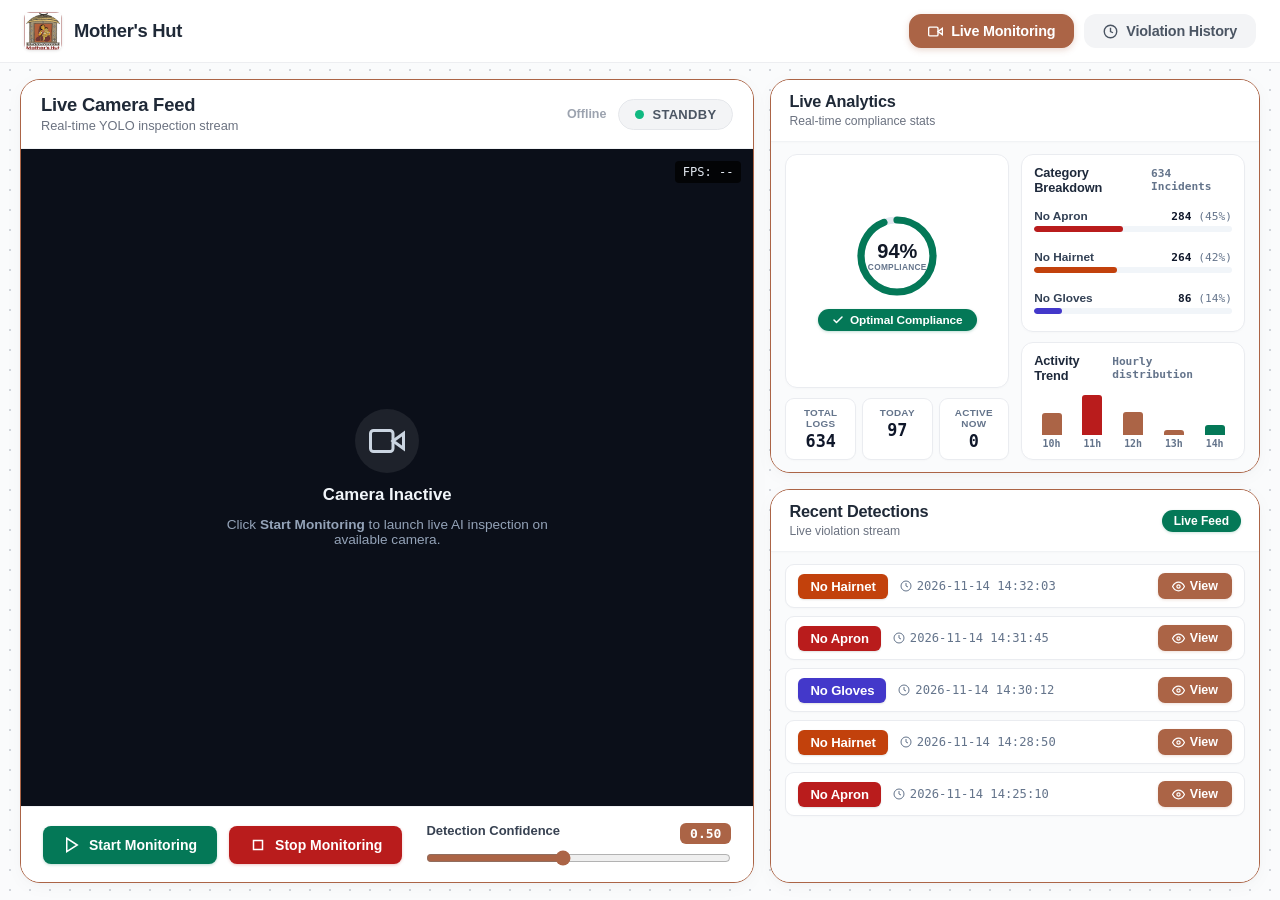
==== index.html @ f86caf87 "initial commit" ====
<!DOCTYPE html>
<html lang="en">
<head>
  <meta charset="UTF-8">
  <meta name="viewport" content="width=device-width, initial-scale=1.0">
  <title>Kitchen Hygiene Compliance Monitoring - Mother's Hut</title>
  <link rel="stylesheet" href="style.css">
  <link rel="icon" type="image/png" href="logo.png">
</head>
<body>

  <!-- Top Navigation Bar -->
  <header class="navbar">
    <div class="nav-container">
      <div class="brand" title="Mother's Hut">
        <img src="logo.png" alt="Mother's Hut Logo" class="brand-logo">
        <span class="brand-name">Mother's Hut</span>
      </div>

      <!-- Navigation Tabs: Live Monitoring & Violation History -->
      <nav class="nav-right">
        <div class="nav-tabs" role="tablist">
          <button class="nav-tab active" id="nav-tab-monitor" data-tab="monitor" role="tab" aria-selected="true">
            <svg width="15" height="15" viewBox="0 0 24 24" fill="none" stroke="currentColor" stroke-width="2.2">
              <path d="M23 7l-7 5 7 5V7z"></path>
              <rect x="1" y="5" width="15" height="14" rx="2" ry="2"></rect>
            </svg>
            <span>Live Monitoring</span>
          </button>
          <button class="nav-tab" id="nav-tab-history" data-tab="history" role="tab" aria-selected="false">
            <svg width="15" height="15" viewBox="0 0 24 24" fill="none" stroke="currentColor" stroke-width="2.2">
              <circle cx="12" cy="12" r="10"></circle>
              <polyline points="12 6 12 12 16 14"></polyline>
            </svg>
            <span>Violation History</span>
          </button>
        </div>
      </nav>
    </div>
  </header>

  <!-- Main Content Wrapper -->
  <main class="main-wrapper">
    
    <!-- ========================================================
         TAB 1: LIVE MONITORING
         ======================================================== -->
    <div class="tab-pane active" id="tab-pane-monitor">
      
      <!-- Monitoring Section (Two-Column: Video Feed & Recent Detections) -->
      <section class="monitor-container">
        
        <div class="live-monitor-grid">

          <!-- Left Column: Live Camera Feed & Controls -->
          <div class="video-card">
            <div class="video-card-header">
              <div class="video-card-title-group">
                <h3>Live Camera Feed</h3>
                <span class="video-card-desc">Real-time YOLO inspection stream</span>
              </div>

              <div class="video-header-status-group">
                <span id="stream-connection-badge" class="connection-status-text">Connecting...</span>
                <div class="status-pill stopped" id="monitor-status-badge">
                  <span class="live-pulse" id="monitor-status-dot"></span>
                  <span id="monitor-status-text">STANDBY</span>
                </div>
              </div>
            </div>

            <!-- Video Stream Area -->
            <div class="video-wrapper">
              <!-- Active Stream Image from /video_feed -->
              <img id="video-stream" class="video-stream-img" alt="Camera Stream">
              
              <!-- Placeholder when stopped -->
              <div id="video-placeholder" class="video-placeholder">
                <div class="video-placeholder-icon">
                  <svg width="36" height="36" viewBox="0 0 24 24" fill="none" stroke="currentColor" stroke-width="2">
                    <path d="M23 7l-7 5 7 5V7z"></path>
                    <rect x="1" y="5" width="15" height="14" rx="2" ry="2"></rect>
                  </svg>
                </div>
                <h4 style="color: #f1f5f9; font-weight: 600; font-size: 1.05rem;">Camera Inactive</h4>
                <p style="font-size: 0.85rem; max-width: 360px; color: #94a3b8;">
                  Click <strong>Start Monitoring</strong> to launch live AI inspection on available camera.
                </p>
              </div>

              <!-- FPS Overlay -->
              <div class="video-overlay-fps" id="video-fps">FPS: --</div>
            </div>

            <!-- Controls Panel -->
            <div class="controls-panel">
              <div class="control-row">
                <!-- In place of Camera Source: Start & Stop Monitoring Buttons -->
                <div class="button-group control-btn-group">
                  <button class="btn btn-primary" id="btn-start-monitor">
                    <svg width="18" height="18" viewBox="0 0 24 24" fill="none" stroke="currentColor" stroke-width="2">
                      <polygon points="5 3 19 12 5 21 5 3"></polygon>
                    </svg>
                    Start Monitoring
                  </button>
                  <button class="btn btn-danger" id="btn-stop-monitor">
                    <svg width="18" height="18" viewBox="0 0 24 24" fill="none" stroke="currentColor" stroke-width="2">
                      <rect x="6" y="6" width="12" height="12"></rect>
                    </svg>
                    Stop Monitoring
                  </button>
                </div>

                <!-- Detection Confidence -->
                <div class="control-group conf-slider-group">
                  <div class="control-label">
                    <span>Detection Confidence</span>
                    <span id="conf-val-label" class="slider-value">0.50</span>
                  </div>
                  <div class="slider-container">
                    <input type="range" id="conf-slider" class="slider-input" min="0.10" max="1.00" step="0.05" value="0.50">
                  </div>
                </div>
              </div>
            </div>
          </div>

          <!-- Right Column: Up & Down Stack (40% width) -->
          <div class="side-panels-column">

            <!-- Top Half: Statistical Visualization (Updates in real-time) -->
            <div class="analytics-card">
              <div class="analytics-header">
                <div class="analytics-header-left">
                  <h3>Live Analytics</h3>
                  <span class="analytics-header-sub">Real-time compliance stats</span>
                </div>
              </div>

              <div class="analytics-body-wrapper">
                
                <!-- Left Sub-column: Compliance Gauge & KPI Cards -->
                <div class="analytics-col analytics-col-left">
                  <!-- Compliance Health Score Gauge -->
                  <div class="stats-gauge-panel">
                    <div class="gauge-ring-container">
                      <svg class="gauge-ring-svg" viewBox="0 0 100 100">
                        <circle class="gauge-bg-circle" cx="50" cy="50" r="40" />
                        <circle class="gauge-bar-circle" id="gauge-bar-circle" cx="50" cy="50" r="40" />
                      </svg>
                      <div class="gauge-center-content">
                        <span class="gauge-score-value" id="stat-compliance-rate">94%</span>
                        <span class="gauge-score-label">Compliance</span>
                      </div>
                    </div>
                    <div class="gauge-status-tag" id="stat-compliance-status">
                      <span id="stat-compliance-status-text">Good Compliance</span>
                    </div>
                  </div>

                  <!-- Key Metrics 3-Item Grid -->
                  <div class="stats-kpi-grid">
                    <div class="kpi-mini-card">
                      <span class="kpi-label">Total Logs</span>
                      <span class="kpi-val" id="stat-kpi-total">634</span>
                    </div>
                    <div class="kpi-mini-card">
                      <span class="kpi-label">Today</span>
                      <span class="kpi-val" id="stat-kpi-today">97</span>
                    </div>
                    <div class="kpi-mini-card" id="kpi-card-active">
                      <span class="kpi-label">Active Now</span>
                      <span class="kpi-val" id="stat-kpi-active">0</span>
                    </div>
                  </div>
                </div>

                <!-- Right Sub-column: Category Breakdown & Activity Trend -->
                <div class="analytics-col analytics-col-right">
                  <!-- Violation Category Breakdown Progress Bars -->
                  <div class="stats-section-block">
                    <div class="stats-section-header">
                      <h4>Category Breakdown</h4>
                      <span class="stats-section-sub" id="stat-cat-total-label">634 Incidents</span>
                    </div>

                    <div class="cat-bars-list">
                      <!-- No Apron -->
                      <div class="cat-bar-item">
                        <div class="cat-bar-labels">
                          <span class="cat-name">No Apron</span>
                          <span class="cat-nums"><strong id="stat-count-apron">284</strong> (<span id="stat-pct-apron">45%</span>)</span>
                        </div>
                        <div class="cat-progress-track">
                          <div class="cat-progress-fill apron" id="stat-fill-apron" style="width: 45%;"></div>
                        </div>
                      </div>

                      <!-- No Hairnet -->
                      <div class="cat-bar-item">
                        <div class="cat-bar-labels">
                          <span class="cat-name">No Hairnet</span>
                          <span class="cat-nums"><strong id="stat-count-hairnet">264</strong> (<span id="stat-pct-hairnet">42%</span>)</span>
                        </div>
                        <div class="cat-progress-track">
                          <div class="cat-progress-fill hairnet" id="stat-fill-hairnet" style="width: 42%;"></div>
                        </div>
                      </div>

                      <!-- No Gloves -->
                      <div class="cat-bar-item">
                        <div class="cat-bar-labels">
                          <span class="cat-name">No Gloves</span>
                          <span class="cat-nums"><strong id="stat-count-gloves">86</strong> (<span id="stat-pct-gloves">13%</span>)</span>
                        </div>
                        <div class="cat-progress-track">
                          <div class="cat-progress-fill gloves" id="stat-fill-gloves" style="width: 13%;"></div>
                        </div>
                      </div>
                    </div>
                  </div>

                  <!-- Hourly Trend Activity Chart -->
                  <div class="stats-section-block">
                    <div class="stats-section-header">
                      <h4>Activity Trend</h4>
                      <span class="stats-section-sub">Hourly distribution</span>
                    </div>
                    <div class="hourly-chart-container" id="hourly-chart-bars">
                      <!-- Generated dynamically in script.js -->
                    </div>
                  </div>
                </div>

              </div>
            </div>

            <!-- Bottom Half: Recent Detections (Only violation occurred with timestamp) -->
            <div class="recent-detections-card">
              <div class="recent-detections-header">
                <div class="recent-header-left">
                  <h3>Recent Detections</h3>
                  <span class="recent-header-sub">Live violation stream</span>
                </div>
                <span class="recent-badge-pill" id="recent-live-pill">Live Feed</span>
              </div>

              <div class="recent-detections-list-wrapper">
                <div class="recent-detections-list" id="recent-detections-list">
                  <!-- Dynamically populated: only violation occurred + timestamp -->
                  <div class="recent-loading-placeholder">
                    <div class="spinner-small"></div>
                    <span>Waiting for detections...</span>
                  </div>
                </div>
              </div>
            </div>

          </div>

        </div>

      </section>
    </div>

    <!-- ========================================================
         TAB 2: VIOLATION HISTORY (Dedicated Tab & View)
         ======================================================== -->
    <div class="tab-pane" id="tab-pane-history" style="display: none;">
      
      <section class="history-view-container">
        
        <!-- Top Toolbar Card: Title + Filter Pills + View Mode Switcher -->
        <div class="history-toolbar-card">
          <div class="history-toolbar-top">
            <div class="history-heading">
              <div class="history-heading-title-row">
                <h2 class="history-title">Violation History</h2>
                <span class="history-total-pill" id="history-total-pill">Loading...</span>
              </div>
              <p class="history-subtitle">Visual incident logs of kitchen hygiene compliance recorded by YOLO AI vision</p>
            </div>
            
            <div class="history-toolbar-actions">
              <!-- View Toggle (Grid / List) -->
              <div class="view-toggle-group">
                <button class="btn-toggle active" id="btn-view-grid" title="Cards Grid View" aria-label="Grid View">
                  <svg width="15" height="15" viewBox="0 0 24 24" fill="none" stroke="currentColor" stroke-width="2">
                    <rect x="3" y="3" width="7" height="7"></rect>
                    <rect x="14" y="3" width="7" height="7"></rect>
                    <rect x="14" y="14" width="7" height="7"></rect>
                    <rect x="3" y="14" width="7" height="7"></rect>
                  </svg>
                  <span>Cards</span>
                </button>
                <button class="btn-toggle" id="btn-view-list" title="Compact List View" aria-label="List View">
                  <svg width="15" height="15" viewBox="0 0 24 24" fill="none" stroke="currentColor" stroke-width="2">
                    <line x1="8" y1="6" x2="21" y2="6"></line>
                    <line x1="8" y1="12" x2="21" y2="12"></line>
                    <line x1="8" y1="18" x2="21" y2="18"></line>
                    <line x1="3" y1="6" x2="3.01" y2="6"></line>
                    <line x1="3" y1="12" x2="3.01" y2="12"></line>
                    <line x1="3" y1="18" x2="3.01" y2="18"></line>
                  </svg>
                  <span>Table</span>
                </button>
              </div>

              <button class="btn btn-secondary btn-refresh-sm" id="btn-refresh-history" title="Refresh database logs">
                <svg width="14" height="14" viewBox="0 0 24 24" fill="none" stroke="currentColor" stroke-width="2.2" stroke-linecap="round" stroke-linejoin="round">
                  <path d="M21.5 2v6h-6M2.5 22v-6h6M2 11.5a10 10 0 0 1 18.8-4.3M22 12.5a10 10 0 0 1-18.8 4.2"/>
                </svg>
                <span>Refresh</span>
              </button>
            </div>
          </div>

          <!-- Interactive Filter Pills with Live Database Counters -->
          <div class="history-filter-strip">
            <span class="filter-strip-label">Filter:</span>
            <div class="filter-pills-list" role="tablist">
              <button class="filter-pill active" data-filter="all">
                <span>All Violations</span>
                <span class="pill-count" id="count-pill-all">634</span>
              </button>
              <button class="filter-pill" data-filter="no_apron">
                <span>No Apron</span>
                <span class="pill-count" id="count-pill-apron">284</span>
              </button>
              <button class="filter-pill" data-filter="no_hairnet">
                <span>No Hairnet</span>
                <span class="pill-count" id="count-pill-hairnet">264</span>
              </button>
              <button class="filter-pill" data-filter="no_gloves">
                <span>No Gloves</span>
                <span class="pill-count" id="count-pill-gloves">86</span>
              </button>
            </div>
          </div>
        </div>

        <!-- Evidence Gallery Content Area -->
        <div class="evidence-content-area" id="evidence-content-area">
          <div class="evidence-grid" id="evidence-container">
            <div class="history-loading-state">
              <div class="spinner-small"></div>
              <span>Loading violation logs and visual snapshots...</span>
            </div>
          </div>
        </div>

        <!-- Section Footer -->
        <div class="history-status-footer">
          <span class="footer-tip">Click on any evidence photo to view full-resolution inspection snapshot</span>
          <span class="footer-status" id="history-footer-status">Showing recent events</span>
        </div>

      </section>

    </div>

  </main>

  <!-- Evidence Snapshot Modal -->
  <div class="modal-overlay" id="modal-evidence">
    <div class="modal-box" style="max-width: 640px;">
      <div class="modal-header">
        <h3 id="evidence-title">Violation Evidence Snapshot</h3>
        <button class="close-modal-btn" data-close="modal-evidence">&times;</button>
      </div>
      <div class="modal-body" style="text-align: center;">
        <img id="evidence-img" src="" alt="Evidence Snapshot" style="max-width: 100%; border-radius: 8px; border: 1px solid #e5e7eb; box-shadow: 0 4px 12px rgba(0,0,0,0.1);">
        <div id="evidence-details" style="margin-top: 14px; font-size: 0.875rem; color: #4b5563;"></div>
      </div>
    </div>
  </div>

  <!-- Toast Container -->
  <div class="toast-container" id="toast-container"></div>

  <!-- JavaScript -->
  <script src="script.js"></script>
</body>
</html>
---- style.css ----
/* ==========================================================================
   Kitchen Hygiene Compliance Monitoring - Mother's Hut
   Clean HTML5, CSS3, and JavaScript Vision Dashboard
   ========================================================================== */

:root {
  --primary: #ab6446;
  --primary-hover: #8f4f34;
  --primary-light: #fbf6f3;
  --primary-badge-bg: #f5ebe6;
  --primary-badge-text: #ab6446;
  --border-active: #ab6446;
  
  --bg-page: #fafbfc;
  --bg-card: #ffffff;
  
  --text-main: #111827;
  --text-heading: #1f2937;
  --text-muted: #6b7280;
  
  --border-color: #f1f3f5;
  --border-subtle: #e5e7eb;
  
  --shadow-card: 0 4px 20px -2px rgba(0, 0, 0, 0.04), 0 2px 6px -1px rgba(0, 0, 0, 0.02);
  --shadow-card-hover: 0 12px 28px -4px rgba(0, 0, 0, 0.08), 0 4px 8px -2px rgba(0, 0, 0, 0.03);
  --shadow-active: 0 10px 25px -3px rgba(239, 68, 68, 0.15), 0 4px 10px -2px rgba(239, 68, 68, 0.08);
  
  --radius-card: 20px;
  --radius-pill: 9999px;
  --radius-sm: 8px;
  --radius-md: 12px;
  
  --font-sans: 'Inter', -apple-system, BlinkMacSystemFont, "Segoe UI", Roboto, Helvetica, Arial, sans-serif;
}

* {
  box-sizing: border-box;
  margin: 0;
  padding: 0;
}

html {
  height: 100%;
}

body {
  font-family: var(--font-sans);
  background-color: var(--bg-page);
  background-image: radial-gradient(#d1d5db 1.15px, transparent 1.15px);
  background-size: 20px 20px;
  color: var(--text-main);
  min-height: 100vh;
  height: 100%;
  display: flex;
  flex-direction: column;
  -webkit-font-smoothing: antialiased;
  -moz-osx-font-smoothing: grayscale;
}

/* ==========================================================================
   TOP NAVIGATION BAR (Only Logo + Brand + Hygiene Compliance Monitoring)
   ========================================================================== */
.navbar {
  width: 100%;
  background: rgba(255, 255, 255, 0.95);
  backdrop-filter: blur(8px);
  border-bottom: 1px solid rgba(229, 231, 235, 0.7);
  position: sticky;
  top: 0;
  z-index: 50;
}

.nav-container {
  width: 100%;
  padding: 12px 24px;
  display: flex;
  align-items: center;
  justify-content: space-between;
}

.brand {
  display: flex;
  align-items: center;
  gap: 12px;
}

.brand-logo {
  width: 38px;
  height: 38px;
  object-fit: contain;
  border-radius: 6px;
  box-shadow: 0 1px 3px rgba(0,0,0,0.1);
}

.brand-name {
  font-size: 1.15rem;
  font-weight: 700;
  color: #1f2937;
  letter-spacing: -0.3px;
}

.nav-right {
  display: flex;
  align-items: center;
}

.nav-tabs {
  display: flex;
  align-items: center;
  gap: 10px;
}

.nav-tab {
  display: inline-flex;
  align-items: center;
  justify-content: center;
  gap: 8px;
  background-color: #f3f4f6;
  color: #4b5563;
  padding: 8px 18px;
  border-radius: 12px;
  border: 1.5px solid transparent;
  font-size: 0.9rem;
  font-weight: 600;
  letter-spacing: -0.2px;
  cursor: pointer;
  transition: all 0.2s cubic-bezier(0.16, 1, 0.3, 1);
  user-select: none;
  outline: none;
}

.nav-tab:hover {
  background-color: #e5e7eb;
  color: #1f2937;
}

.nav-tab.active {
  background-color: #ab6446;
  color: #ffffff;
  border-color: #ab6446;
  box-shadow: 0 2px 6px rgba(171, 100, 70, 0.25);
}

.nav-tab.active svg {
  stroke: #ffffff;
}

.nav-tab svg {
  flex-shrink: 0;
}

/* Tab Content Panes */
.tab-pane {
  width: 100%;
  animation: fadeInPane 0.22s ease forwards;
}

.tab-pane.active {
  flex: 1 1 auto;
  display: flex;
  flex-direction: column;
  min-height: 0;
}

@keyframes fadeInPane {
  from {
    opacity: 0;
    transform: translateY(4px);
  }
  to {
    opacity: 1;
    transform: translateY(0);
  }
}

.nav-title-pill {
  display: inline-flex;
  align-items: center;
  justify-content: center;
  background-color: #ffebeb;
  color: #ef4444;
  padding: 8px 18px;
  border-radius: 12px;
  border: none;
  font-size: 0.925rem;
  font-weight: 600;
  letter-spacing: -0.2px;
  box-shadow: none;
  transition: all 0.2s ease;
  user-select: none;
}

.nav-title-pill:hover {
  background-color: #fddddd;
}

.live-pulse {
  width: 9px;
  height: 9px;
  border-radius: 50%;
  background-color: #10b981;
  box-shadow: 0 0 0 0 rgba(16, 185, 129, 0.7);
  animation: pulse-green 2s infinite;
}

.live-pulse.danger {
  background-color: #ef4444;
  box-shadow: 0 0 0 0 rgba(239, 68, 68, 0.8);
  animation: pulse-red 1.5s infinite;
}

@keyframes pulse-green {
  0% { transform: scale(0.95); box-shadow: 0 0 0 0 rgba(16, 185, 129, 0.7); }
  70% { transform: scale(1); box-shadow: 0 0 0 7px rgba(16, 185, 129, 0); }
  100% { transform: scale(0.95); box-shadow: 0 0 0 0 rgba(16, 185, 129, 0); }
}

@keyframes pulse-red {
  0% { transform: scale(0.95); box-shadow: 0 0 0 0 rgba(239, 68, 68, 0.8); }
  70% { transform: scale(1.1); box-shadow: 0 0 0 8px rgba(239, 68, 68, 0); }
  100% { transform: scale(0.95); box-shadow: 0 0 0 0 rgba(239, 68, 68, 0); }
}

/* ==========================================================================
   MAIN LAYOUT & HERO
   ========================================================================== */
.main-wrapper {
  flex: 1 1 auto;
  width: 100%;
  padding: 16px 20px;
  display: flex;
  flex-direction: column;
  align-items: stretch;
  min-height: 0;
}

/* Hero Section */
.hero-content {
  text-align: center;
  max-width: 800px;
  margin-bottom: 32px;
}

.hero-logo-wrapper {
  margin-bottom: 16px;
}

.hero-logo {
  width: 82px;
  height: 82px;
  object-fit: contain;
  margin: 0 auto;
  display: block;
  border-radius: 12px;
  box-shadow: 0 4px 16px rgba(0, 0, 0, 0.08);
}

.hero-title {
  font-size: 2.15rem;
  font-weight: 800;
  color: var(--text-heading);
  letter-spacing: -0.6px;
  margin-bottom: 8px;
}

.hero-subtitle {
  font-size: 1rem;
  color: var(--text-muted);
  font-weight: 400;
}

/* Three Focus Cards */
.cards-grid {
  display: grid;
  grid-template-columns: repeat(3, 1fr);
  gap: 24px;
  max-width: 1080px;
  margin: 0 auto 36px auto;
  width: 100%;
}

.service-card {
  background: var(--bg-card);
  border-radius: var(--radius-card);
  padding: 28px 24px 26px 24px;
  text-align: center;
  border: 1.5px solid transparent;
  box-shadow: var(--shadow-card);
  transition: all 0.25s cubic-bezier(0.16, 1, 0.3, 1);
  display: flex;
  flex-direction: column;
  align-items: center;
  position: relative;
  cursor: pointer;
}

.service-card:hover {
  transform: translateY(-4px);
  box-shadow: var(--shadow-card-hover);
  border-color: #f3f4f6;
}

.service-card.active {
  border-color: var(--border-active);
  box-shadow: var(--shadow-active);
}

.service-card.active::before {
  content: '';
  position: absolute;
  top: -2px;
  left: 32%;
  right: 32%;
  height: 3.5px;
  background-color: var(--primary);
  border-radius: 4px;
}

.service-icon-circle {
  width: 52px;
  height: 52px;
  border-radius: 50%;
  background-color: var(--primary-light);
  display: flex;
  align-items: center;
  justify-content: center;
  margin-bottom: 16px;
  color: var(--primary);
  transition: all 0.2s ease;
}

.service-card:hover .service-icon-circle {
  transform: scale(1.08);
  background-color: #fee2e2;
}

.service-card-title {
  font-size: 1.1rem;
  font-weight: 700;
  color: var(--text-heading);
  margin-bottom: 8px;
}

.service-card-desc {
  font-size: 0.84rem;
  color: var(--text-muted);
  line-height: 1.45;
}

/* ==========================================================================
   MONITORING DASHBOARD
   ========================================================================== */
.monitor-container {
  width: 100%;
}

.monitor-header {
  display: flex;
  justify-content: space-between;
  align-items: center;
  margin-bottom: 24px;
  background: white;
  padding: 18px 24px;
  border-radius: var(--radius-card);
  box-shadow: var(--shadow-card);
  border: 1px solid var(--border-color);
}

.monitor-title-area h2 {
  font-size: 1.35rem;
  font-weight: 700;
  color: var(--text-heading);
  margin-bottom: 4px;
}

.monitor-title-area p {
  font-size: 0.875rem;
  color: var(--text-muted);
}

.status-pill {
  display: inline-flex;
  align-items: center;
  gap: 8px;
  padding: 7px 16px;
  border-radius: var(--radius-pill);
  font-size: 0.813rem;
  font-weight: 700;
  letter-spacing: 0.3px;
}

.status-pill.running {
  background-color: #ecfdf5;
  color: #065f46;
  border: 1px solid #a7f3d0;
}

.status-pill.stopped {
  background-color: #f3f4f6;
  color: #4b5563;
  border: 1px solid #e5e7eb;
}

.status-pill.violation {
  background-color: #fef2f2;
  color: #991b1b;
  border: 1px solid #fecaca;
  animation: pulse-red 1.5s infinite;
}

/* Stats Row */
.stats-grid {
  display: grid;
  grid-template-columns: repeat(2, 1fr);
  gap: 24px;
  max-width: 620px;
  margin: 0 auto 32px auto;
  width: 100%;
}

.stat-card {
  background: white;
  padding: 22px 28px;
  border-radius: var(--radius-card);
  box-shadow: var(--shadow-card);
  border: 1.5px solid var(--border-color);
  display: flex;
  flex-direction: column;
  align-items: center;
  text-align: center;
  transition: all 0.25s ease;
}

.stat-card:hover {
  transform: translateY(-2px);
  box-shadow: var(--shadow-card-hover);
}

.stat-label {
  font-size: 0.813rem;
  color: var(--text-muted);
  font-weight: 600;
  margin-bottom: 8px;
  text-transform: uppercase;
  letter-spacing: 0.6px;
}

.stat-value {
  font-size: 2.2rem;
  font-weight: 800;
  color: var(--text-heading);
  line-height: 1.1;
}

.stat-value.highlight {
  color: var(--primary);
}

.stat-value.success {
  color: #10b981;
}

/* Live Monitor Grid Layout: 60% Camera | 40% Side Column (Recent Detections Top + Analytics Bottom) */
.monitor-container {
  width: 100%;
  flex: 1 1 auto;
  display: flex;
  flex-direction: column;
  min-height: 0;
}

.live-monitor-grid {
  display: grid;
  grid-template-columns: minmax(0, 3fr) minmax(0, 2fr);
  gap: 16px;
  align-items: stretch;
  width: 100%;
  flex: 1 1 auto;
  min-height: calc(100vh - 96px);
  height: 100%;
}

.video-card {
  background: #ffffff;
  border-radius: var(--radius-card);
  box-shadow: var(--shadow-card);
  border: 1px solid #ab6446;
  overflow: hidden;
  display: flex;
  flex-direction: column;
  height: 100%;
  min-height: 0;
  max-height: none;
}

.side-panels-column {
  display: flex;
  flex-direction: column;
  gap: 16px;
  height: 100%;
  min-height: 0;
  max-height: none;
  min-width: 0;
}

.recent-detections-card,
.analytics-card {
  background: #ffffff;
  border-radius: var(--radius-card);
  box-shadow: var(--shadow-card);
  border: 1px solid #ab6446;
  overflow: hidden;
  display: flex;
  flex-direction: column;
  flex: 1 1 0;
  min-height: 0;
  height: 100%;
}

.recent-detections-header,
.analytics-header {
  padding: 12px 18px;
  border-bottom: 1px solid var(--border-color);
  display: flex;
  justify-content: space-between;
  align-items: center;
  background: #ffffff;
  flex-shrink: 0;
  z-index: 2;
  box-shadow: 0 1px 2px rgba(0, 0, 0, 0.02);
}

.recent-header-left h3,
.analytics-header-left h3 {
  font-size: 1.02rem;
  font-weight: 700;
  color: var(--text-heading);
  letter-spacing: -0.2px;
}

.recent-header-sub,
.analytics-header-sub {
  font-size: 0.76rem;
  color: var(--text-muted);
}

.analytics-badge-pill {
  display: inline-flex;
  align-items: center;
  justify-content: center;
  gap: 0;
  background-color: #047857 !important;
  color: #ffffff !important;
  padding: 4px 12px;
  border-radius: 9999px;
  font-size: 0.75rem;
  font-weight: 700;
  border: none;
  box-shadow: 0 1px 3px rgba(4, 120, 87, 0.2);
}

.analytics-body-wrapper {
  flex: 1 1 auto;
  min-height: 0;
  overflow-y: auto;
  background: #fafbfc;
  padding: 12px 14px;
  display: grid;
  grid-template-columns: minmax(0, 1fr) minmax(0, 1fr);
  gap: 12px;
  align-items: stretch;
  scroll-behavior: smooth;
}

.analytics-body-wrapper::-webkit-scrollbar {
  width: 6px;
}
.analytics-body-wrapper::-webkit-scrollbar-thumb {
  background: #cbd5e1;
  border-radius: 4px;
}
.analytics-body-wrapper::-webkit-scrollbar-thumb:hover {
  background: #94a3b8;
}

.analytics-col {
  display: flex;
  flex-direction: column;
  gap: 10px;
  min-width: 0;
  justify-content: space-between;
}

/* Compliance Ring Gauge */
.stats-gauge-panel {
  background: #ffffff;
  border: 1px solid #eaecf0;
  border-radius: 12px;
  padding: 10px 12px;
  display: flex;
  flex-direction: column;
  align-items: center;
  justify-content: center;
  gap: 8px;
  box-shadow: 0 1px 2px rgba(0, 0, 0, 0.02);
  flex: 1 1 auto;
}

.gauge-ring-container {
  position: relative;
  width: 90px;
  height: 90px;
}

.gauge-ring-svg {
  width: 100%;
  height: 100%;
  transform: rotate(-90deg);
}

.gauge-bg-circle {
  fill: none;
  stroke: #e2e8f0;
  stroke-width: 8;
}

.gauge-bar-circle {
  fill: none;
  stroke: #047857;
  stroke-width: 8;
  stroke-linecap: round;
  stroke-dasharray: 251.2;
  stroke-dashoffset: 15;
  transition: stroke-dashoffset 0.6s ease, stroke 0.3s ease;
}

.gauge-center-content {
  position: absolute;
  inset: 0;
  display: flex;
  flex-direction: column;
  align-items: center;
  justify-content: center;
}

.gauge-score-value {
  font-size: 1.25rem;
  font-weight: 800;
  color: #111827;
  line-height: 1;
  margin-bottom: 2px;
}

.gauge-score-label {
  font-size: 0.52rem;
  font-weight: 700;
  color: #64748b;
  text-transform: uppercase;
  letter-spacing: 0.3px;
  line-height: 1;
}

.gauge-status-tag {
  display: inline-flex;
  align-items: center;
  justify-content: center;
  gap: 6px;
  background-color: #047857;
  color: #ffffff;
  border: none;
  border-radius: 9999px;
  padding: 4px 14px;
  font-size: 0.74rem;
  font-weight: 700;
  letter-spacing: -0.1px;
  box-shadow: 0 1px 3px rgba(4, 120, 87, 0.25);
  transition: all 0.2s ease;
}

.gauge-status-tag::before {
  content: "";
  display: inline-block;
  width: 12px;
  height: 12px;
  background-image: url("data:image/svg+xml,%3Csvg xmlns='http://www.w3.org/2000/svg' width='12' height='12' viewBox='0 0 24 24' fill='none' stroke='%23ffffff' stroke-width='3' stroke-linecap='round' stroke-linejoin='round'%3E%3Cpolyline points='20 6 9 17 4 12'%3E%3C/polyline%3E%3C/svg%3E");
  background-repeat: no-repeat;
  background-position: center;
  background-size: contain;
  flex-shrink: 0;
}

.gauge-status-tag.alert {
  background-color: #b91c1c;
  color: #ffffff;
  box-shadow: 0 1px 3px rgba(185, 28, 28, 0.25);
}

.gauge-status-tag.alert::before {
  background-image: url("data:image/svg+xml,%3Csvg xmlns='http://www.w3.org/2000/svg' width='12' height='12' viewBox='0 0 24 24' fill='none' stroke='%23ffffff' stroke-width='2.5' stroke-linecap='round' stroke-linejoin='round'%3E%3Cpath d='M10.29 3.86L1.82 18a2 2 0 0 0 1.71 3h16.94a2 2 0 0 0 1.71-3L13.71 3.86a2 2 0 0 0-3.42 0z'%3E%3C/path%3E%3Cline x1='12' y1='9' x2='12' y2='13'%3E%3C/line%3E%3Cline x1='12' y1='17' x2='12.01' y2='17'%3E%3C/line%3E%3C/svg%3E");
}

.status-indicator-dot {
  display: none !important;
}

/* KPI Tiles Grid */
.stats-kpi-grid {
  display: grid;
  grid-template-columns: repeat(3, 1fr);
  gap: 6px;
  flex: 0 0 auto;
}

.kpi-mini-card {
  background: #ffffff;
  border: 1px solid #eaecf0;
  border-radius: 9px;
  padding: 8px 4px;
  text-align: center;
  display: flex;
  flex-direction: column;
  gap: 2px;
  box-shadow: 0 1px 2px rgba(0, 0, 0, 0.02);
}

.kpi-label {
  font-size: 0.62rem;
  font-weight: 700;
  color: #64748b;
  text-transform: uppercase;
  letter-spacing: 0.3px;
}

.kpi-val {
  font-size: 1.05rem;
  font-weight: 800;
  color: #0f172a;
  font-family: monospace;
}

#kpi-card-active.has-active {
  background-color: #fef2f2;
  border-color: #fca5a5;
}

#kpi-card-active.has-active .kpi-val {
  color: #b91c1c;
}

/* Category Distribution Bars */
.stats-section-block {
  background: #ffffff;
  border: 1px solid #eaecf0;
  border-radius: 12px;
  padding: 10px 12px;
  display: flex;
  flex-direction: column;
  justify-content: space-between;
  gap: 8px;
  box-shadow: 0 1px 2px rgba(0, 0, 0, 0.02);
  flex: 1 1 auto;
  min-height: 0;
}

.stats-section-header {
  display: flex;
  justify-content: space-between;
  align-items: center;
}

.stats-section-header h4 {
  font-size: 0.8rem;
  font-weight: 700;
  color: #1e293b;
  letter-spacing: -0.1px;
}

.stats-section-sub {
  font-size: 0.7rem;
  color: #64748b;
  font-family: monospace;
  font-weight: 600;
}

.cat-bars-list {
  display: flex;
  flex-direction: column;
  justify-content: space-around;
  flex: 1;
  gap: 6px;
}

.cat-bar-item {
  display: flex;
  flex-direction: column;
  gap: 3px;
}

.cat-bar-labels {
  display: flex;
  justify-content: space-between;
  align-items: center;
  font-size: 0.74rem;
}

.cat-name {
  font-weight: 600;
  color: #334155;
}

.cat-nums {
  color: #64748b;
  font-size: 0.7rem;
  font-family: monospace;
}

.cat-nums strong {
  color: #0f172a;
}

.cat-progress-track {
  width: 100%;
  height: 6px;
  background-color: #f1f5f9;
  border-radius: 9999px;
  overflow: hidden;
}

.cat-progress-fill {
  height: 100%;
  border-radius: 9999px;
  transition: width 0.4s ease;
}

.cat-progress-fill.apron {
  background-color: #b91c1c;
}

.cat-progress-fill.hairnet {
  background-color: #c2410c;
}

.cat-progress-fill.gloves {
  background-color: #4338ca;
}

/* Hourly Trend Chart */
.hourly-chart-container {
  display: flex;
  align-items: flex-end;
  justify-content: space-between;
  gap: 6px;
  height: 56px;
  padding-top: 4px;
  flex: 1;
}

.hourly-col {
  flex: 1;
  display: flex;
  flex-direction: column;
  align-items: center;
  height: 100%;
  justify-content: flex-end;
  gap: 3px;
}

.hourly-bar-wrap {
  width: 100%;
  max-width: 20px;
  flex: 1;
  display: flex;
  align-items: flex-end;
  justify-content: center;
}

.hourly-bar {
  width: 100%;
  min-height: 4px;
  background-color: #ab6446;
  border-radius: 3px 3px 0 0;
  transition: height 0.3s ease;
}

.hourly-bar.peak {
  background-color: #b91c1c;
}

.hourly-bar.current {
  background-color: #047857;
}

.hourly-lbl {
  font-size: 0.62rem;
  font-family: monospace;
  color: #64748b;
  font-weight: 600;
}

.recent-badge-pill {
  display: inline-flex;
  align-items: center;
  justify-content: center;
  gap: 0;
  background-color: #047857 !important;
  color: #ffffff !important;
  padding: 4px 12px;
  border-radius: 9999px;
  font-size: 0.75rem;
  font-weight: 700;
  border: none;
  box-shadow: 0 1px 3px rgba(4, 120, 87, 0.2);
}

.recent-detections-list-wrapper {
  flex: 1 1 auto;
  min-height: 0;
  overflow-y: auto;
  background: #fafbfc;
  padding: 12px 14px;
  scroll-behavior: smooth;
}

.recent-detections-list-wrapper::-webkit-scrollbar {
  width: 6px;
}

.recent-detections-list-wrapper::-webkit-scrollbar-thumb {
  background: #cbd5e1;
  border-radius: 4px;
}

.recent-detections-list-wrapper::-webkit-scrollbar-thumb:hover {
  background: #94a3b8;
}

.recent-detections-list {
  display: flex;
  flex-direction: column;
  gap: 8px;
}

.recent-detection-row {
  display: flex;
  justify-content: space-between;
  align-items: center;
  padding: 8px 12px;
  background: #ffffff;
  border: 1px solid #eaecf0;
  border-radius: 9px;
  box-shadow: 0 1px 2px rgba(0, 0, 0, 0.02);
  transition: all 0.15s ease;
  gap: 12px;
}

.recent-detection-row:hover {
  background: #fdfdfd;
  border-color: #d1d5db;
}

.recent-row-left {
  display: flex;
  flex-direction: row;
  align-items: center;
  gap: 12px;
  min-width: 0;
  flex: 1;
  flex-wrap: wrap;
}

.recent-detection-time {
  display: inline-flex;
  align-items: center;
  gap: 5px;
  font-size: 0.76rem;
  font-family: monospace;
  font-weight: 500;
  color: #64748b;
  white-space: nowrap;
}

.btn-recent-view {
  display: inline-flex;
  align-items: center;
  gap: 5px;
  padding: 6px 14px;
  background-color: #ab6446;
  border: none;
  border-radius: 7px;
  color: #ffffff;
  font-size: 0.78rem;
  font-weight: 700;
  cursor: pointer;
  transition: all 0.15s ease;
  flex-shrink: 0;
  box-shadow: 0 1px 3px rgba(171, 100, 70, 0.2);
}

.btn-recent-view:hover {
  background-color: #8f4f34;
  transform: translateY(-1px);
}

.recent-empty-state {
  display: flex;
  align-items: center;
  justify-content: center;
  padding: 40px 16px;
  text-align: center;
  color: #94a3b8;
  font-size: 0.85rem;
}

.recent-loading-placeholder {
  display: flex;
  align-items: center;
  justify-content: center;
  gap: 10px;
  padding: 40px 16px;
  color: #94a3b8;
  font-size: 0.85rem;
}

.video-card-header {
  padding: 14px 20px;
  border-bottom: 1px solid var(--border-color);
  display: flex;
  justify-content: space-between;
  align-items: center;
  background: #ffffff;
  flex-wrap: wrap;
  gap: 14px;
  flex-shrink: 0;
}

.video-card-title-group h3 {
  font-size: 1.15rem;
  font-weight: 700;
  color: var(--text-heading);
  letter-spacing: -0.2px;
}

.video-card-desc {
  font-size: 0.8rem;
  color: var(--text-muted);
}

/* Top Camera Source Selector */
.header-camera-select-wrap {
  display: flex;
  align-items: center;
  gap: 10px;
}

.header-source-inline {
  display: flex;
  align-items: center;
  gap: 8px;
  background: #f8fafc;
  border: 1px solid #e2e8f0;
  border-radius: 8px;
  padding: 4px 10px;
  transition: all 0.2s ease;
}

.header-source-inline:focus-within {
  border-color: #cbd5e1;
  background: #ffffff;
  box-shadow: 0 1px 3px rgba(0, 0, 0, 0.05);
}

.header-source-label {
  display: inline-flex;
  align-items: center;
  gap: 6px;
  font-size: 0.813rem;
  font-weight: 600;
  color: #475569;
  cursor: pointer;
  white-space: nowrap;
}

.header-source-select {
  padding: 5px 10px;
  font-size: 0.813rem;
  font-weight: 600;
  color: #1e293b;
  background: #ffffff;
  border: 1px solid #cbd5e1;
  border-radius: 6px;
  cursor: pointer;
  outline: none;
  transition: all 0.15s ease;
}

.header-source-select:focus {
  border-color: var(--primary);
  box-shadow: 0 0 0 2px rgba(239, 68, 68, 0.15);
}

.header-file-group {
  display: flex;
  align-items: center;
}

.header-file-input {
  padding: 5px 10px;
  font-size: 0.813rem;
  border: 1px solid #cbd5e1;
  border-radius: 6px;
  width: 180px;
  background: #ffffff;
  outline: none;
}

.header-file-input:focus {
  border-color: var(--primary);
  box-shadow: 0 0 0 2px rgba(239, 68, 68, 0.15);
}

.video-header-status-group {
  display: flex;
  align-items: center;
  gap: 12px;
}

.connection-status-text {
  font-size: 0.78rem;
  font-weight: 600;
  color: #6b7280;
}

.video-wrapper {
  position: relative;
  width: 100%;
  flex: 1 1 auto;
  min-height: 280px;
  background-color: #0b0f19;
  display: flex;
  align-items: center;
  justify-content: center;
  overflow: hidden;
}

.video-stream-img {
  width: 100%;
  height: 100%;
  object-fit: contain;
  display: none;
}

.video-stream-img.active {
  display: block;
}

.video-placeholder {
  display: flex;
  flex-direction: column;
  align-items: center;
  justify-content: center;
  color: #94a3b8;
  gap: 12px;
  padding: 24px;
  text-align: center;
  width: 100%;
  height: 100%;
  flex: 1;
}

.video-placeholder-icon {
  width: 64px;
  height: 64px;
  border-radius: 50%;
  background: rgba(255, 255, 255, 0.08);
  display: flex;
  align-items: center;
  justify-content: center;
  color: #cbd5e1;
}

.video-overlay-fps {
  position: absolute;
  top: 12px;
  right: 12px;
  background: rgba(0, 0, 0, 0.75);
  color: #e2e8f0;
  font-family: monospace;
  font-size: 0.75rem;
  padding: 4px 8px;
  border-radius: 4px;
}

/* Controls Panel */
.controls-panel {
  width: 100%;
  padding: 16px 22px;
  background: #ffffff;
  border-top: 1px solid var(--border-color);
  display: flex;
  align-items: center;
  margin-top: auto;
  flex-shrink: 0;
}

.control-row {
  display: flex;
  align-items: center;
  justify-content: space-between;
  gap: 24px;
  width: 100%;
  flex-wrap: wrap;
}

.control-btn-group {
  display: flex;
  gap: 12px;
  align-items: center;
  margin-top: 0;
  flex-shrink: 0;
}

.conf-slider-group {
  display: flex;
  flex-direction: column;
  gap: 6px;
  flex: 1;
  max-width: 400px;
  min-width: 220px;
}

.control-label {
  font-size: 0.813rem;
  font-weight: 600;
  color: #374151;
  display: flex;
  justify-content: space-between;
}

.form-select, .form-input {
  padding: 8px 12px;
  border-radius: var(--radius-sm);
  border: 1px solid #d1d5db;
  font-size: 0.875rem;
  font-family: inherit;
  background-color: white;
  outline: none;
  transition: border-color 0.2s;
}

.form-select:focus, .form-input:focus {
  border-color: var(--primary);
  box-shadow: 0 0 0 3px rgba(239, 68, 68, 0.1);
}

.slider-container {
  display: flex;
  align-items: center;
  gap: 12px;
}

.slider-input, #conf-slider {
  flex: 1;
  accent-color: #ab6446 !important;
  cursor: pointer;
}

.slider-value, #conf-val-label {
  font-family: monospace;
  font-size: 0.813rem;
  font-weight: 700;
  color: #ffffff !important;
  background-color: #ab6446 !important;
  border: none !important;
  padding: 3px 10px;
  border-radius: 6px;
  min-width: 38px;
  text-align: center;
}

.button-group {
  display: flex;
  gap: 12px;
}

.btn {
  display: inline-flex;
  align-items: center;
  justify-content: center;
  gap: 8px;
  padding: 10px 20px;
  border-radius: var(--radius-sm);
  font-size: 0.875rem;
  font-weight: 700;
  cursor: pointer;
  border: none;
  transition: all 0.2s ease;
}

.btn-primary, #btn-start-monitor {
  background-color: #047857 !important;
  color: #ffffff !important;
  border: none !important;
  box-shadow: 0 1px 3px rgba(4, 120, 87, 0.25);
}

.btn-primary:hover, #btn-start-monitor:hover {
  background-color: #065f46 !important;
  transform: translateY(-1px);
}

.btn-danger, #btn-stop-monitor {
  background-color: #b91c1c !important;
  color: #ffffff !important;
  border: none !important;
  box-shadow: 0 1px 3px rgba(185, 28, 28, 0.25);
}

.btn-danger:hover, #btn-stop-monitor:hover {
  background-color: #991b1b !important;
  transform: translateY(-1px);
}

.btn-secondary {
  background-color: #f3f4f6;
  color: #374151;
  border: 1px solid #d1d5db;
}

.btn-secondary:hover {
  background-color: #e5e7eb;
}

/* ==========================================================================
   VIOLATION HISTORY - MODERN FULL-WIDTH EVIDENCE GALLERY & TABLE
   ========================================================================== */
.history-view-container {
  width: 100%;
  margin: 0 0 40px 0;
  display: flex;
  flex-direction: column;
  gap: 20px;
}

/* Top Toolbar Card */
.history-toolbar-card {
  background: #ffffff;
  border: 1px solid #eaecf0;
  border-radius: 16px;
  padding: 20px 24px;
  box-shadow: 0 1px 4px rgba(0, 0, 0, 0.03);
  display: flex;
  flex-direction: column;
  gap: 16px;
}

.history-toolbar-top {
  display: flex;
  justify-content: space-between;
  align-items: center;
  flex-wrap: wrap;
  gap: 14px;
}

.history-heading-title-row {
  display: flex;
  align-items: center;
  gap: 12px;
}

.history-title {
  font-size: 1.35rem;
  font-weight: 800;
  color: var(--text-heading);
  letter-spacing: -0.3px;
}

.history-total-pill {
  display: inline-flex;
  align-items: center;
  padding: 3px 11px;
  background: #f3f4f6;
  color: #4b5563;
  border: 1px solid #e5e7eb;
  border-radius: 9999px;
  font-size: 0.78rem;
  font-weight: 700;
}

.history-subtitle {
  font-size: 0.85rem;
  color: var(--text-muted);
  margin-top: 3px;
}

.history-toolbar-actions {
  display: flex;
  align-items: center;
  gap: 12px;
}

/* View Mode Switcher (Grid vs List) */
.view-toggle-group {
  display: inline-flex;
  align-items: center;
  background: #f3f4f6;
  padding: 3px;
  border-radius: 10px;
  border: 1px solid #e5e7eb;
  gap: 2px;
}

.btn-toggle {
  display: inline-flex;
  align-items: center;
  gap: 5px;
  padding: 6px 12px;
  border-radius: 7px;
  border: none;
  font-size: 0.8rem;
  font-weight: 600;
  color: #6b7280;
  background: transparent;
  cursor: pointer;
  transition: all 0.15s ease;
}

.btn-toggle:hover {
  color: #111827;
}

.btn-toggle.active {
  background: #ffffff;
  color: #111827;
  box-shadow: 0 1px 3px rgba(0, 0, 0, 0.08);
}

.btn-refresh-sm {
  padding: 7px 14px;
  font-size: 0.84rem;
  display: inline-flex;
  align-items: center;
  gap: 6px;
  font-weight: 600;
  background-color: #334155;
  border: none;
  color: #ffffff;
  border-radius: 8px;
  cursor: pointer;
  transition: all 0.15s ease;
  box-shadow: 0 1px 2px rgba(0, 0, 0, 0.05);
}

.btn-refresh-sm:hover {
  background-color: #1e293b;
  transform: translateY(-1px);
}

/* Filter Strip with Live Counters */
.history-filter-strip {
  display: flex;
  align-items: center;
  gap: 14px;
  flex-wrap: wrap;
  padding-top: 14px;
  border-top: 1px solid #f1f3f5;
}

.filter-strip-label {
  font-size: 0.813rem;
  font-weight: 700;
  color: #64748b;
  text-transform: uppercase;
  letter-spacing: 0.5px;
}

.filter-pills-list {
  display: flex;
  align-items: center;
  gap: 8px;
  flex-wrap: wrap;
}

.filter-pill {
  display: inline-flex;
  align-items: center;
  gap: 8px;
  padding: 7px 16px;
  border-radius: 10px;
  border: 1.5px solid #e5e7eb;
  background: #fafbfc;
  color: #4b5563;
  font-size: 0.84rem;
  font-weight: 600;
  cursor: pointer;
  transition: all 0.18s ease;
  user-select: none;
}

.filter-pill:hover {
  background: #f3f4f6;
  border-color: #d1d5db;
  color: #111827;
}

.filter-pill.active {
  background: #ab6446;
  color: #ffffff;
  border-color: #ab6446;
  box-shadow: 0 1px 4px rgba(171, 100, 70, 0.25);
}

.filter-pill[data-filter="no_apron"].active {
  background-color: #b91c1c;
  border-color: #b91c1c;
  box-shadow: 0 1px 4px rgba(185, 28, 28, 0.25);
}

.filter-pill[data-filter="no_hairnet"].active {
  background-color: #c2410c;
  border-color: #c2410c;
  box-shadow: 0 1px 4px rgba(194, 65, 12, 0.25);
}

.filter-pill[data-filter="no_gloves"].active {
  background-color: #4338ca;
  border-color: #4338ca;
  box-shadow: 0 1px 4px rgba(67, 56, 202, 0.25);
}

.pill-count {
  display: inline-flex;
  align-items: center;
  justify-content: center;
  padding: 2px 7px;
  border-radius: 6px;
  font-size: 0.72rem;
  font-weight: 700;
  font-family: monospace;
  background: rgba(0, 0, 0, 0.06);
  color: inherit;
}

.filter-pill.active .pill-count {
  background: rgba(255, 255, 255, 0.28);
  color: #ffffff;
}

/* ==========================================================================
   EVIDENCE CONTENT AREA (Grid View - Default)
   ========================================================================== */
.evidence-content-area {
  width: 100%;
}

.evidence-grid {
  display: grid;
  grid-template-columns: repeat(auto-fill, minmax(350px, 1fr));
  gap: 20px;
  width: 100%;
}

/* Evidence Card (Modern, balanced, strictly no side color stripes) */
.evidence-card {
  background: #ffffff;
  border: 1px solid #eaecf0;
  border-radius: 14px;
  overflow: hidden;
  box-shadow: 0 1px 3px rgba(0, 0, 0, 0.03);
  transition: all 0.22s cubic-bezier(0.16, 1, 0.3, 1);
  display: flex;
  flex-direction: column;
}

.evidence-card:hover {
  transform: translateY(-3px);
  box-shadow: 0 12px 28px -4px rgba(0, 0, 0, 0.08);
  border-color: #cbd5e1;
}

/* Card Media Header */
.evidence-media-box {
  position: relative;
  width: 100%;
  height: 200px;
  background-color: #0b0f19;
  overflow: hidden;
  cursor: pointer;
  display: flex;
  align-items: center;
  justify-content: center;
  user-select: none;
}

.evidence-thumb-img {
  width: 100%;
  height: 100%;
  object-fit: cover;
  transition: transform 0.28s ease;
  display: block;
}

.evidence-media-box:hover .evidence-thumb-img {
  transform: scale(1.05);
}

.badge-tag-overlay {
  position: absolute;
  top: 12px;
  left: 12px;
  z-index: 2;
}

.conf-overlay {
  position: absolute;
  top: 12px;
  right: 12px;
  z-index: 2;
}

.hover-zoom-hint {
  position: absolute;
  inset: 0;
  background: rgba(171, 100, 70, 0.88);
  display: flex;
  align-items: center;
  justify-content: center;
  gap: 8px;
  color: #ffffff;
  font-size: 0.82rem;
  font-weight: 700;
  opacity: 0;
  transition: opacity 0.2s ease;
  z-index: 3;
}

.evidence-media-box:hover .hover-zoom-hint {
  opacity: 1;
}

.thumb-no-img {
  display: flex;
  flex-direction: column;
  align-items: center;
  justify-content: center;
  gap: 6px;
  color: #94a3b8;
  font-size: 0.75rem;
  font-weight: 600;
}

/* Violation Badges - Distinct High-Visibility Violation Colors */
.violation-tag {
  display: inline-flex;
  align-items: center;
  padding: 5px 12px;
  border-radius: 6px;
  font-size: 0.82rem;
  font-weight: 700;
  letter-spacing: -0.1px;
  color: #ffffff;
  border: none;
  background-color: #b91c1c;
  box-shadow: 0 1px 2px rgba(0, 0, 0, 0.12);
}

/* No Apron: Deep Crimson Red (Critical Torso Violation) */
.violation-tag.apron {
  background-color: #b91c1c;
  color: #ffffff;
}

/* No Hairnet: Deep Hazard Burnt Orange (Biological Contamination Alert) */
.violation-tag.hairnet {
  background-color: #c2410c;
  color: #ffffff;
}

/* No Gloves: Deep Royal Indigo (Hand Contact Violation) */
.violation-tag.gloves {
  background-color: #4338ca;
  color: #ffffff;
}

/* Confidence Badges - Solid Slate (No Dot) */
.conf-badge {
  display: inline-flex;
  align-items: center;
  background-color: #0f172a;
  color: #ffffff;
  border: none;
  font-family: monospace;
  font-size: 0.77rem;
  font-weight: 700;
  padding: 4px 10px;
  border-radius: 6px;
}

.conf-dot {
  display: none !important;
}

/* Card Body Details */
.card-info-body {
  padding: 14px 16px 16px 16px;
  display: flex;
  flex-direction: column;
  gap: 10px;
  flex: 1;
  justify-content: space-between;
  background: #ffffff;
}

.card-meta-row {
  display: flex;
  justify-content: space-between;
  align-items: center;
  font-size: 0.813rem;
  color: #64748b;
}

.card-meta-item {
  display: inline-flex;
  align-items: center;
  gap: 5px;
}

.card-id-tag {
  font-family: monospace;
  font-size: 0.75rem;
  font-weight: 700;
  color: #94a3b8;
  background: #f8fafc;
  padding: 2px 6px;
  border-radius: 4px;
  border: 1px solid #e2e8f0;
}

.card-file-row {
  display: flex;
  align-items: center;
  gap: 6px;
  font-family: monospace;
  font-size: 0.75rem;
  color: #94a3b8;
  overflow: hidden;
  text-overflow: ellipsis;
  white-space: nowrap;
}

.btn-card-action {
  display: inline-flex;
  align-items: center;
  justify-content: center;
  gap: 6px;
  width: 100%;
  padding: 10px 16px;
  background-color: #ab6446;
  border: none;
  border-radius: 8px;
  color: #ffffff;
  font-size: 0.82rem;
  font-weight: 700;
  cursor: pointer;
  transition: all 0.18s ease;
  margin-top: 2px;
  box-shadow: 0 1px 3px rgba(171, 100, 70, 0.25);
}

.btn-card-action:hover {
  background-color: #8f4f34;
  transform: translateY(-1px);
  box-shadow: 0 4px 10px rgba(171, 100, 70, 0.35);
}

/* ==========================================================================
   EVIDENCE TABLE / LIST VIEW (When List View toggle is active)
   ========================================================================== */
.evidence-table-card {
  background: #ffffff;
  border: 1px solid #eaecf0;
  border-radius: 14px;
  overflow: hidden;
  box-shadow: 0 1px 3px rgba(0, 0, 0, 0.03);
}

.table-responsive {
  width: 100%;
  overflow-x: auto;
}

.evidence-table {
  width: 100%;
  border-collapse: collapse;
  text-align: left;
  font-size: 0.84rem;
}

.evidence-table th {
  background: #f9fafb;
  color: #64748b;
  font-weight: 700;
  font-size: 0.78rem;
  text-transform: uppercase;
  letter-spacing: 0.5px;
  padding: 12px 18px;
  border-bottom: 1px solid #e5e7eb;
}

.evidence-table td {
  padding: 12px 18px;
  border-bottom: 1px solid #f1f3f5;
  color: var(--text-main);
  vertical-align: middle;
}

.evidence-table tr:hover {
  background-color: #fafbfc;
}

.table-thumb-box {
  width: 72px;
  height: 48px;
  border-radius: 6px;
  overflow: hidden;
  background: #0f172a;
  border: 1px solid #e2e8f0;
  cursor: pointer;
  display: flex;
  align-items: center;
  justify-content: center;
}

.table-thumb-img {
  width: 100%;
  height: 100%;
  object-fit: cover;
  transition: transform 0.2s ease;
}

.table-thumb-box:hover .table-thumb-img {
  transform: scale(1.08);
}

.btn-table-action {
  display: inline-flex;
  align-items: center;
  gap: 5px;
  padding: 6px 14px;
  background-color: #ab6446;
  border: none;
  border-radius: 6px;
  color: #ffffff;
  font-size: 0.78rem;
  font-weight: 700;
  cursor: pointer;
  transition: all 0.15s ease;
  white-space: nowrap;
  box-shadow: 0 1px 3px rgba(171, 100, 70, 0.2);
}

.btn-table-action:hover {
  background-color: #8f4f34;
  transform: translateY(-1px);
}

/* Status Footer */
.history-status-footer {
  padding: 14px 20px;
  background: #ffffff;
  border: 1px solid #eaecf0;
  border-radius: 12px;
  display: flex;
  justify-content: space-between;
  align-items: center;
  font-size: 0.8rem;
  color: #64748b;
  flex-wrap: wrap;
  gap: 8px;
}

/* Empty State */
.history-empty-state {
  display: flex;
  flex-direction: column;
  align-items: center;
  justify-content: center;
  padding: 48px 24px;
  text-align: center;
}

.empty-icon-circle {
  width: 56px;
  height: 56px;
  border-radius: 50%;
  background: #ecfdf5;
  display: flex;
  align-items: center;
  justify-content: center;
  margin-bottom: 12px;
}

.history-empty-state h4 {
  font-size: 1.05rem;
  font-weight: 700;
  color: #1f2937;
  margin-bottom: 4px;
}

.history-empty-state p {
  font-size: 0.85rem;
  color: #6b7280;
  max-width: 360px;
}

/* Loading State */
.history-loading-state {
  display: flex;
  align-items: center;
  justify-content: center;
  gap: 12px;
  padding: 44px;
  color: #6b7280;
  font-size: 0.88rem;
}

.spinner-small {
  width: 20px;
  height: 20px;
  border: 2.5px solid #e5e7eb;
  border-top-color: #ef4444;
  border-radius: 50%;
  animation: spin 0.8s linear infinite;
}

@keyframes spin {
  0% { transform: rotate(0deg); }
  100% { transform: rotate(360deg); }
}

/* Section Footer */
.history-card-footer {
  padding: 12px 24px;
  border-top: 1px solid var(--border-color);
  background: #ffffff;
  display: flex;
  justify-content: space-between;
  align-items: center;
  font-size: 0.78rem;
  color: #9ca3af;
  flex-wrap: wrap;
  gap: 8px;
}

.footer-tip {
  color: #6b7280;
}

/* Modal Windows */
.modal-overlay {
  position: fixed;
  inset: 0;
  background: rgba(0, 0, 0, 0.5);
  backdrop-filter: blur(4px);
  z-index: 100;
  display: none;
  align-items: center;
  justify-content: center;
  padding: 20px;
}

.modal-overlay.open {
  display: flex;
  animation: fadeIn 0.2s ease;
}

@keyframes fadeIn {
  from { opacity: 0; transform: translateY(6px); }
  to { opacity: 1; transform: translateY(0); }
}

.modal-box {
  background: white;
  border-radius: var(--radius-card);
  max-width: 680px;
  width: 100%;
  box-shadow: 0 20px 40px rgba(0, 0, 0, 0.25);
  overflow: hidden;
  position: relative;
  max-height: 90vh;
  display: flex;
  flex-direction: column;
}

.modal-header {
  padding: 18px 24px;
  border-bottom: 1px solid var(--border-color);
  display: flex;
  justify-content: space-between;
  align-items: center;
}

.modal-header h3 {
  font-size: 1.15rem;
  font-weight: 700;
  color: var(--text-heading);
}

.close-modal-btn {
  background: none;
  border: none;
  font-size: 1.5rem;
  color: #9ca3af;
  cursor: pointer;
  line-height: 1;
}

.close-modal-btn:hover {
  color: var(--text-heading);
}

.modal-body {
  padding: 24px;
  overflow-y: auto;
}

/* Toast Notifications */
.toast-container {
  position: fixed;
  bottom: 24px;
  right: 24px;
  z-index: 1000;
  display: flex;
  flex-direction: column;
  gap: 8px;
}

.toast {
  background: #1f2937;
  color: white;
  padding: 12px 18px;
  border-radius: var(--radius-sm);
  font-size: 0.875rem;
  font-weight: 500;
  box-shadow: 0 4px 12px rgba(0,0,0,0.15);
  animation: slideIn 0.3s ease;
  display: flex;
  align-items: center;
  gap: 10px;
}

@keyframes slideIn {
  from { transform: translateX(100%); opacity: 0; }
  to { transform: translateX(0); opacity: 1; }
}

/* Responsive */
@media (max-width: 1200px) {
  .live-monitor-grid {
    grid-template-columns: 1fr;
    min-height: auto;
    height: auto;
  }
  .side-panels-column {
    max-height: none;
    height: auto;
  }
  .recent-detections-card,
  .analytics-card {
    min-height: 320px;
    max-height: none;
  }
}

@media (max-width: 768px) {
  .live-monitor-grid {
    grid-template-columns: 1fr;
  }
  .video-card,
  .side-panels-column,
  .recent-detections-card,
  .analytics-card {
    max-height: none;
    height: auto;
  }
  .recent-detections-list-wrapper {
    max-height: 320px;
    min-height: 200px;
  }
  .analytics-body-wrapper {
    grid-template-columns: 1fr;
    max-height: none;
    min-height: 0;
  }
}

@media (max-width: 860px) {
  .cards-grid {
    grid-template-columns: 1fr;
    max-width: 360px;
  }
  .stats-grid {
    grid-template-columns: 1fr;
    max-width: 340px;
  }
  .history-card-header {
    flex-direction: column;
    align-items: flex-start;
  }
  .history-controls-group {
    width: 100%;
    justify-content: space-between;
  }
  .filter-select {
    flex: 1;
  }
  .violation-row-card {
    flex-direction: column;
    align-items: flex-start;
    gap: 14px;
  }
  .violation-thumb-box {
    width: 100%;
    height: 180px;
  }
  .violation-action-col {
    width: 100%;
  }
  .btn-view-evidence {
    width: 100%;
    justify-content: center;
  }
}

@media (max-width: 640px) {
  .nav-container {
    padding: 10px 14px;
    flex-wrap: wrap;
    gap: 10px;
  }
  .nav-tabs {
    gap: 6px;
    width: 100%;
    justify-content: center;
  }
  .nav-tab {
    padding: 7px 12px;
    font-size: 0.82rem;
  }

  /* Mobile Layout Spacing & Cards */
  .main-wrapper {
    padding: 10px 10px 24px 10px;
  }
  
  .live-monitor-grid {
    gap: 12px;
  }
  
  .side-panels-column {
    gap: 12px;
  }
  
  .video-card,
  .recent-detections-card,
  .analytics-card {
    border-radius: 14px;
  }

  /* Video Card Header on Mobile */
  .video-card-header {
    padding: 12px 14px;
    gap: 10px;
    display: flex;
    flex-direction: row;
    justify-content: space-between;
    align-items: center;
  }
  
  .video-card-title-group {
    flex: 1;
    min-width: 0;
  }
  
  .video-card-title-group h3 {
    font-size: 0.98rem;
  }
  
  .video-card-desc {
    font-size: 0.72rem;
  }

  .video-header-status-group {
    display: flex;
    align-items: center;
    gap: 8px;
    flex-shrink: 0;
  }

  /* Video Wrapper on Mobile */
  .video-wrapper {
    min-height: 220px;
    height: auto;
    aspect-ratio: 16 / 11;
  }
  
  .video-placeholder {
    padding: 16px 12px;
    gap: 8px;
  }
  
  .video-placeholder-icon {
    width: 48px;
    height: 48px;
  }
  
  .video-placeholder h4 {
    font-size: 0.95rem;
  }
  
  .video-placeholder p {
    font-size: 0.75rem;
  }

  /* Controls Panel on Mobile */
  .controls-panel {
    padding: 12px 14px;
  }

  .control-row {
    flex-direction: column;
    align-items: stretch;
    gap: 12px;
    width: 100%;
  }

  .control-btn-group {
    width: 100%;
    display: grid;
    grid-template-columns: 1fr 1fr;
    gap: 8px;
  }

  .control-btn-group .btn {
    width: 100%;
    min-width: 0;
    justify-content: center;
    padding: 9px 6px;
    font-size: 0.78rem;
    font-weight: 700;
    gap: 5px;
    white-space: nowrap;
  }
  
  .control-btn-group .btn svg {
    width: 14px;
    height: 14px;
    flex-shrink: 0;
  }

  .conf-slider-group {
    width: 100%;
    max-width: 100%;
    min-width: 0;
  }
  
  .control-label {
    font-size: 0.76rem;
  }
  
  .slider-value, #conf-val-label {
    font-size: 0.74rem;
    padding: 2px 8px;
  }

  /* Live Analytics & Recent Detections on Mobile */
  .analytics-header,
  .recent-detections-header {
    padding: 10px 14px;
  }

  .analytics-body-wrapper {
    padding: 10px 12px;
    gap: 10px;
  }
  
  .analytics-col {
    gap: 10px;
  }

  .stats-gauge-panel {
    padding: 10px;
  }

  .gauge-ring-container {
    width: 80px;
    height: 80px;
  }

  .gauge-score-value {
    font-size: 1.15rem;
  }

  .gauge-score-label {
    font-size: 0.5rem;
  }

  .gauge-status-tag {
    font-size: 0.68rem;
    padding: 3px 10px;
  }

  .stats-kpi-grid {
    grid-template-columns: repeat(3, 1fr);
    gap: 6px;
  }

  .kpi-mini-card {
    padding: 6px 3px;
  }

  .kpi-label {
    font-size: 0.56rem;
  }

  .kpi-val {
    font-size: 0.95rem;
  }

  .stats-section-block {
    padding: 8px 10px;
  }

  .cat-bar-labels {
    font-size: 0.7rem;
  }

  .hourly-chart-container {
    height: 48px;
  }

  .recent-detections-list-wrapper {
    padding: 10px 12px;
    max-height: 280px;
  }

  .recent-detections-list {
    gap: 6px;
  }

  .recent-detection-row {
    padding: 7px 10px;
    gap: 8px;
  }

  .recent-row-left {
    gap: 8px;
    min-width: 0;
  }

  .violation-tag {
    font-size: 0.74rem;
    padding: 3px 8px;
  }

  .recent-detection-time {
    font-size: 0.68rem;
  }

  .btn-recent-view {
    padding: 5px 10px;
    font-size: 0.72rem;
  }
}
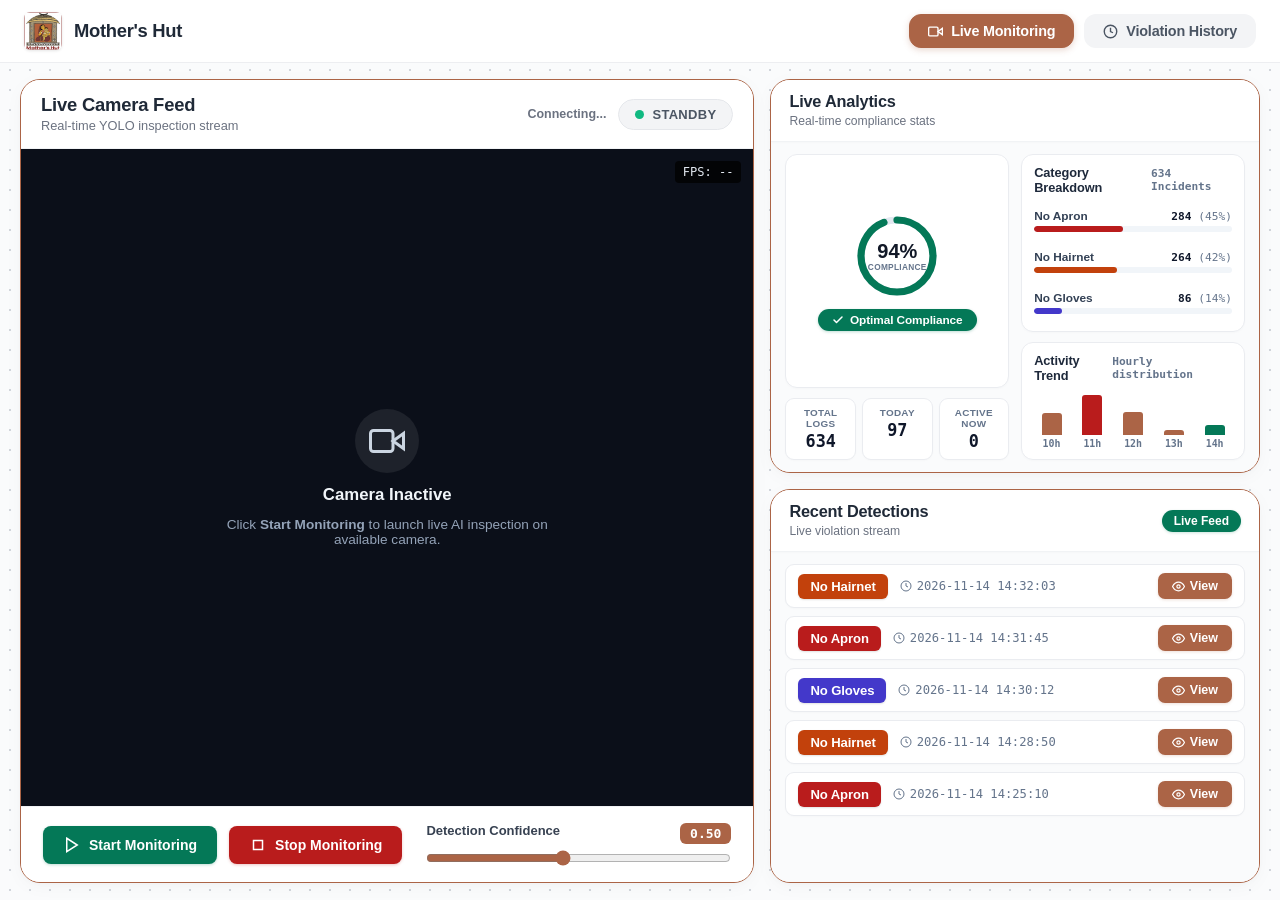
==== commit e52c6dae: "fix: direct high-framerate hardware camera preview with real-time YOLO bounding boxes" ====
--- a/index.html
+++ b/index.html
@@ -71,7 +71,9 @@
 
             <!-- Video Stream Area -->
             <div class="video-wrapper">
-              <!-- Active Stream Image from /video_feed -->
+              <!-- Active Stream Image from /video_feed or Local Canvas -->
+              <video id="client-webcam-preview" class="video-stream-img" playsinline autoplay muted style="display:none;"></video>
+              <canvas id="client-detection-canvas" class="video-detection-overlay" style="display:none;"></canvas>
               <img id="video-stream" class="video-stream-img" alt="Camera Stream">
               
               <!-- Placeholder when stopped -->
--- a/style.css
+++ b/style.css
@@ -1153,6 +1153,17 @@
   display: block;
 }
 
+.video-detection-overlay {
+  position: absolute;
+  top: 0;
+  left: 0;
+  width: 100%;
+  height: 100%;
+  object-fit: contain;
+  pointer-events: none;
+  z-index: 5;
+}
+
 .video-placeholder {
   display: flex;
   flex-direction: column;
